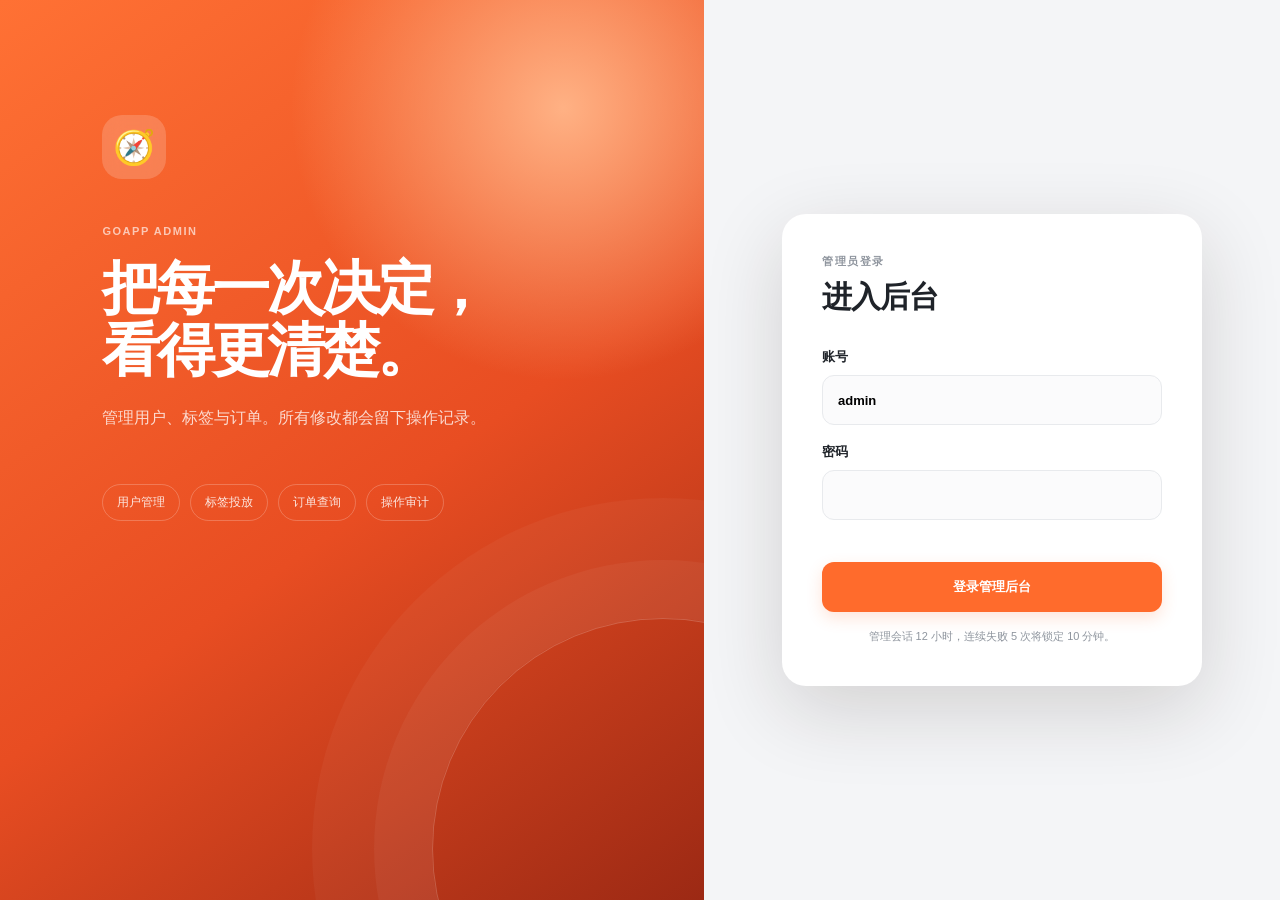
==== admin/index.html @ 2415e6a8 "feat: 增加用户标签订单管理后台" ====
<!doctype html>
<html lang="zh-CN">
<head>
  <meta charset="utf-8">
  <meta name="viewport" content="width=device-width,initial-scale=1">
  <meta name="theme-color" content="#FF6B2C">
  <title>出行 · 管理后台</title>
  <link rel="stylesheet" href="admin.css">
</head>
<body>
  <section class="login-shell" id="loginView">
    <div class="login-brand">
      <div class="brand-mark">🧭</div>
      <p class="eyebrow">GOAPP ADMIN</p>
      <h1>把每一次决定，<br>看得更清楚。</h1>
      <p>管理用户、标签与订单。所有修改都会留下操作记录。</p>
      <div class="login-features">
        <span>用户管理</span><span>标签投放</span><span>订单查询</span><span>操作审计</span>
      </div>
    </div>
    <form class="login-card" id="loginForm">
      <p class="eyebrow">管理员登录</p>
      <h2>进入后台</h2>
      <label>账号<input id="loginUser" autocomplete="username" value="admin" required></label>
      <label>密码<input id="loginPassword" type="password" autocomplete="current-password" required></label>
      <p class="form-error" id="loginError"></p>
      <button class="primary" type="submit">登录管理后台</button>
      <small>管理会话 12 小时，连续失败 5 次将锁定 10 分钟。</small>
    </form>
  </section>

  <div class="admin-shell" id="appView" hidden>
    <aside class="sidebar">
      <div class="side-brand"><span>🧭</span><div><b>出行</b><small>管理后台</small></div></div>
      <nav id="mainNav">
        <button class="nav-item active" data-view="dashboard"><span>▦</span>数据概览</button>
        <button class="nav-item" data-view="users"><span>◉</span>用户管理</button>
        <button class="nav-item" data-view="tags"><span>◇</span>标签管理</button>
        <button class="nav-item" data-view="orders"><span>▤</span>订单查询</button>
        <button class="nav-item" data-view="audit"><span>◷</span>操作日志</button>
      </nav>
      <div class="side-foot">
        <span class="status-dot"></span>
        <div><b id="adminName">admin</b><small>管理员</small></div>
        <button id="logoutBtn" title="退出登录">↪</button>
      </div>
    </aside>

    <main class="main">
      <header class="topbar">
        <div>
          <p class="eyebrow" id="pageEyebrow">OVERVIEW</p>
          <h1 id="pageTitle">数据概览</h1>
        </div>
        <div class="top-actions">
          <span class="env-pill" id="envPill">线上环境</span>
          <button class="icon-btn" id="refreshBtn" title="刷新">↻</button>
        </div>
      </header>
      <section id="view" class="view"></section>
    </main>
  </div>

  <div class="modal-root" id="modalRoot" hidden></div>
  <div class="toast" id="toast"></div>
  <script src="admin.js"></script>
</body>
</html>
---- admin/admin.css ----
:root{
  --orange:#FF6B2C;--orange-dark:#E85A1E;--orange-soft:#FFF3ED;
  --ink:#1F2329;--sub:#646A73;--muted:#8F959E;--line:#E8EAED;
  --bg:#F4F5F7;--white:#fff;--nav:#171A20;--nav-soft:#232730;
  --green:#20A162;--red:#E5484D;--blue:#3C7CFC;--yellow:#B7791F;
  --shadow:0 12px 34px rgba(31,35,41,.08);--radius:16px;
}
*{box-sizing:border-box;margin:0;padding:0}
html,body{min-height:100%}
body{font-family:-apple-system,BlinkMacSystemFont,"Segoe UI","PingFang SC","Microsoft YaHei",sans-serif;background:var(--bg);color:var(--ink);-webkit-font-smoothing:antialiased}
button,input,select,textarea{font:inherit}
button{cursor:pointer;border:0;background:none;color:inherit}
input,select,textarea{outline:none}
[hidden]{display:none!important}
.eyebrow{font-size:11px;font-weight:800;letter-spacing:.14em;color:var(--muted);text-transform:uppercase}

.login-shell{min-height:100vh;display:grid;grid-template-columns:minmax(360px,1.1fr) minmax(360px,.9fr)}
.login-brand{position:relative;overflow:hidden;padding:9vw 8vw;color:#fff;background:radial-gradient(circle at 80% 12%,#FFB184 0,transparent 28%),linear-gradient(145deg,#FF7134,#E84D22 55%,#9C2914)}
.login-brand::after{content:"";position:absolute;width:460px;height:460px;border:1px solid rgba(255,255,255,.2);border-radius:50%;right:-190px;bottom:-180px;box-shadow:0 0 0 58px rgba(255,255,255,.045),0 0 0 120px rgba(255,255,255,.035)}
.brand-mark{width:64px;height:64px;border-radius:20px;display:grid;place-items:center;font-size:34px;background:rgba(255,255,255,.18);backdrop-filter:blur(10px);margin-bottom:46px}
.login-brand .eyebrow{color:rgba(255,255,255,.65)}
.login-brand h1{font-size:clamp(38px,4.5vw,70px);line-height:1.08;letter-spacing:-.055em;margin:20px 0 22px}
.login-brand>p:not(.eyebrow){max-width:540px;font-size:16px;line-height:1.8;color:rgba(255,255,255,.78)}
.login-features{display:flex;flex-wrap:wrap;gap:10px;margin-top:52px}
.login-features span{padding:9px 14px;border:1px solid rgba(255,255,255,.22);border-radius:999px;font-size:12px;color:rgba(255,255,255,.85)}
.login-card{align-self:center;justify-self:center;width:min(420px,calc(100% - 48px));padding:40px;background:#fff;border-radius:24px;box-shadow:0 24px 80px rgba(37,23,17,.16)}
.login-card h2{font-size:30px;letter-spacing:-.035em;margin:8px 0 30px}
.login-card label{display:grid;gap:9px;font-size:13px;font-weight:650;margin-bottom:18px}
.login-card input{height:50px;padding:0 15px;border:1px solid var(--line);border-radius:12px;background:#FBFBFC}
.login-card input:focus{border-color:var(--orange);box-shadow:0 0 0 3px var(--orange-soft)}
.login-card .primary{width:100%;height:50px;border-radius:12px;background:var(--orange);color:#fff;font-weight:700}
.login-card .primary:hover{background:var(--orange-dark)}
.login-card small{display:block;text-align:center;color:var(--muted);font-size:11px;line-height:1.6;margin-top:16px}
.form-error{min-height:20px;color:var(--red);font-size:12px;margin:-4px 0 8px}

.admin-shell{min-height:100vh;display:grid;grid-template-columns:236px minmax(0,1fr)}
.sidebar{position:sticky;top:0;height:100vh;background:var(--nav);color:#fff;padding:24px 16px 18px;display:flex;flex-direction:column}
.side-brand{display:flex;align-items:center;gap:12px;padding:0 8px 28px}
.side-brand>span{width:42px;height:42px;border-radius:13px;background:linear-gradient(145deg,#FF8A4F,#FF5E23);display:grid;place-items:center;font-size:23px}
.side-brand div{display:grid}.side-brand b{font-size:17px}.side-brand small{font-size:10px;color:#8C929D;margin-top:3px;letter-spacing:.08em}
#mainNav{display:grid;gap:6px}
.nav-item{height:46px;border-radius:11px;padding:0 13px;display:flex;align-items:center;gap:11px;color:#AEB4BE;font-size:14px;text-align:left}
.nav-item span{width:20px;text-align:center;font-size:16px}
.nav-item:hover{background:var(--nav-soft);color:#fff}
.nav-item.active{background:var(--orange);color:#fff;box-shadow:0 8px 20px rgba(255,107,44,.28)}
.side-foot{margin-top:auto;display:flex;align-items:center;gap:10px;padding:14px 10px 4px;border-top:1px solid #292D35}
.status-dot{width:8px;height:8px;border-radius:50%;background:#35C978;box-shadow:0 0 0 4px rgba(53,201,120,.12)}
.side-foot div{display:grid;flex:1}.side-foot b{font-size:13px}.side-foot small{font-size:10px;color:#808793;margin-top:2px}
.side-foot button{color:#969CA7;font-size:19px}.side-foot button:hover{color:#fff}

.main{min-width:0}
.topbar{height:104px;padding:26px 38px;display:flex;align-items:center;justify-content:space-between;background:rgba(244,245,247,.9);backdrop-filter:blur(12px);position:sticky;top:0;z-index:20;border-bottom:1px solid rgba(31,35,41,.05)}
.topbar h1{font-size:27px;letter-spacing:-.035em;margin-top:5px}
.top-actions{display:flex;align-items:center;gap:12px}
.env-pill{padding:7px 12px;border-radius:999px;background:var(--orange-soft);color:var(--orange);font-size:11px;font-weight:700}
.icon-btn{width:38px;height:38px;border-radius:50%;background:#fff;border:1px solid var(--line);font-size:18px;color:var(--sub)}
.icon-btn:hover{border-color:#CDD0D5;color:var(--ink)}
.view{padding:28px 38px 58px;max-width:1500px;margin:0 auto}

.metric-grid{display:grid;grid-template-columns:repeat(4,minmax(0,1fr));gap:16px}
.metric{position:relative;overflow:hidden;min-height:142px;padding:22px;background:var(--white);border:1px solid rgba(31,35,41,.05);border-radius:var(--radius);box-shadow:0 4px 16px rgba(31,35,41,.035)}
.metric::after{content:"";position:absolute;width:86px;height:86px;border-radius:50%;right:-25px;top:-30px;background:var(--orange-soft)}
.metric .ico{width:36px;height:36px;border-radius:11px;background:var(--orange-soft);display:grid;place-items:center;font-size:17px;margin-bottom:18px}
.metric label{font-size:12px;color:var(--sub)}
.metric strong{display:block;font-size:30px;line-height:1.1;letter-spacing:-.04em;margin-top:7px}
.metric small{display:block;margin-top:8px;color:var(--muted);font-size:11px}

.content-grid{display:grid;grid-template-columns:1.35fr .65fr;gap:18px;margin-top:18px}
.panel{background:#fff;border:1px solid rgba(31,35,41,.05);border-radius:var(--radius);box-shadow:0 4px 16px rgba(31,35,41,.03)}
.panel-head{display:flex;align-items:center;justify-content:space-between;gap:14px;padding:20px 22px;border-bottom:1px solid #F0F1F3}
.panel-head h2{font-size:16px}.panel-head p{font-size:11.5px;color:var(--muted);margin-top:4px}
.panel-body{padding:18px 22px}
.link-btn{color:var(--orange);font-size:12px;font-weight:700}
.toolbar{display:flex;align-items:center;justify-content:space-between;gap:14px;margin-bottom:18px}
.toolbar-left,.toolbar-right{display:flex;align-items:center;gap:10px;flex-wrap:wrap}
.search{height:42px;min-width:260px;padding:0 14px;border:1px solid var(--line);border-radius:11px;background:#fff;display:flex;align-items:center;gap:9px}
.search input{flex:1;border:0;background:transparent;font-size:13px}
.search span{color:var(--muted)}
.select{height:42px;padding:0 34px 0 13px;border:1px solid var(--line);border-radius:11px;background:#fff;color:var(--sub);font-size:13px}
.primary{height:42px;padding:0 18px;border-radius:11px;background:var(--orange);color:#fff;font-weight:700;font-size:13px;box-shadow:0 6px 16px rgba(255,107,44,.18)}
.primary:hover{background:var(--orange-dark)}
.secondary{height:38px;padding:0 14px;border-radius:10px;background:#fff;border:1px solid var(--line);font-size:12px;font-weight:650;color:var(--sub)}
.secondary:hover{border-color:#C7CBD1;color:var(--ink)}
.danger{color:var(--red)!important}

.table-wrap{overflow:auto;background:#fff;border:1px solid rgba(31,35,41,.05);border-radius:var(--radius);box-shadow:0 4px 16px rgba(31,35,41,.03)}
table{width:100%;border-collapse:collapse;white-space:nowrap}
th{height:46px;padding:0 16px;background:#FAFAFB;color:var(--muted);font-size:11px;font-weight:700;text-align:left;border-bottom:1px solid var(--line)}
td{height:62px;padding:10px 16px;border-bottom:1px solid #F1F2F4;font-size:13px}
tbody tr:last-child td{border-bottom:0}
tbody tr:hover{background:#FFFCFA}
.cell-main{font-weight:650}.cell-sub{display:block;color:var(--muted);font-size:11px;margin-top:4px}
.avatar{width:34px;height:34px;border-radius:11px;display:grid;place-items:center;background:var(--orange-soft);color:var(--orange);font-weight:800}
.user-cell{display:flex;align-items:center;gap:10px}
.chips{display:flex;gap:5px;flex-wrap:wrap}
.chip{padding:4px 8px;border-radius:7px;background:#F4F5F7;color:var(--sub);font-size:10.5px}
.status{padding:5px 9px;border-radius:999px;font-size:10.5px;font-weight:700}
.status.paid{background:#FFF1E9;color:var(--orange)}.status.completed{background:#EAF7F0;color:var(--green)}
.status.partially_used{background:#EDF3FF;color:var(--blue)}.status.expired{background:#F2F3F5;color:var(--muted)}
.actions{display:flex;gap:6px}.action{width:30px;height:30px;border-radius:8px;display:grid;place-items:center;background:#F5F6F8;color:var(--sub);font-size:13px}
.action:hover{background:var(--orange-soft);color:var(--orange)}
.action.delete:hover{background:#FFF0F0;color:var(--red)}
.empty-state{padding:70px 20px;text-align:center;color:var(--muted);font-size:13px}
.empty-state b{display:block;font-size:34px;opacity:.28;margin-bottom:12px}
.pager{display:flex;align-items:center;justify-content:flex-end;gap:10px;padding:14px 4px 0;color:var(--muted);font-size:12px}
.pager button{height:32px;padding:0 12px;border-radius:8px;border:1px solid var(--line);background:#fff}
.pager button:disabled{opacity:.35;cursor:default}

.tag-group-tabs{display:flex;gap:8px;flex-wrap:wrap;margin-bottom:18px}
.tag-tab{padding:8px 14px;border-radius:999px;border:1px solid var(--line);background:#fff;font-size:12px;color:var(--sub)}
.tag-tab.active{background:var(--ink);color:#fff;border-color:var(--ink)}
.tag-grid{display:grid;grid-template-columns:repeat(3,minmax(0,1fr));gap:12px}
.tag-card{padding:16px;background:#fff;border:1px solid rgba(31,35,41,.06);border-radius:13px;box-shadow:0 3px 12px rgba(31,35,41,.025)}
.tag-card-head{display:flex;align-items:flex-start;justify-content:space-between;gap:10px}
.tag-card h3{font-size:14px}.tag-card code{display:block;color:var(--muted);font-size:10.5px;margin-top:4px}
.toggle{width:36px;height:20px;border-radius:10px;background:#D9DCE1;position:relative;transition:.2s}
.toggle::after{content:"";position:absolute;width:16px;height:16px;border-radius:50%;background:#fff;top:2px;left:2px;transition:.2s;box-shadow:0 1px 3px rgba(0,0,0,.2)}
.toggle.on{background:var(--green)}.toggle.on::after{left:18px}
.tag-meta{display:flex;justify-content:space-between;margin-top:16px;padding-top:12px;border-top:1px solid #F1F2F4;color:var(--muted);font-size:10.5px}
.tag-actions{display:flex;gap:6px;margin-top:12px}
.tag-actions button{height:30px;padding:0 10px;border-radius:8px;background:#F5F6F8;color:var(--sub);font-size:11px}
.tag-actions button:hover{background:var(--orange-soft);color:var(--orange)}

.activity{display:grid;gap:13px}
.activity-row{display:flex;align-items:flex-start;gap:11px}
.activity-icon{width:30px;height:30px;border-radius:9px;background:#F5F6F8;display:grid;place-items:center;font-size:12px;flex:0 0 auto}
.activity-main{min-width:0;flex:1}.activity-main b{display:block;font-size:12px;line-height:1.45;overflow:hidden;text-overflow:ellipsis;white-space:nowrap}
.activity-main small{display:block;color:var(--muted);font-size:10.5px;margin-top:3px}
.activity-amount{font-size:12px;font-weight:700;color:var(--orange)}

.modal-root{position:fixed;inset:0;z-index:100;background:rgba(20,23,28,.48);backdrop-filter:blur(5px);display:grid;place-items:center;padding:20px}
.modal{width:min(680px,100%);max-height:min(86vh,820px);display:flex;flex-direction:column;background:#fff;border-radius:20px;box-shadow:0 30px 90px rgba(0,0,0,.22);overflow:hidden}
.modal.small{width:min(480px,100%)}
.modal-head{padding:22px 24px 16px;display:flex;align-items:flex-start;justify-content:space-between;border-bottom:1px solid #F0F1F3}
.modal-head h2{font-size:20px;letter-spacing:-.025em}.modal-head p{font-size:12px;color:var(--muted);margin-top:5px}
.modal-close{width:34px;height:34px;border-radius:50%;background:#F4F5F7;font-size:17px;color:var(--sub)}
.modal-body{padding:22px 24px;overflow:auto}
.modal-foot{padding:16px 24px;display:flex;justify-content:flex-end;gap:10px;border-top:1px solid #F0F1F3;background:#FCFCFD}
.form-grid{display:grid;grid-template-columns:1fr 1fr;gap:16px}
.field{display:grid;gap:8px}.field.full{grid-column:1/-1}
.field label{font-size:12px;font-weight:700}.field input,.field select{height:44px;padding:0 13px;border:1px solid var(--line);border-radius:10px;background:#FBFBFC;font-size:13px}
.field input:focus,.field select:focus{border-color:var(--orange);box-shadow:0 0 0 3px var(--orange-soft)}
.field small{color:var(--muted);font-size:10.5px;line-height:1.5}
.check-grid{display:flex;flex-wrap:wrap;gap:8px}
.check-option{position:relative}.check-option input{position:absolute;opacity:0;pointer-events:none}
.check-option span{display:inline-flex;padding:8px 11px;border:1px solid var(--line);border-radius:999px;color:var(--sub);font-size:11.5px;cursor:pointer}
.check-option input:checked+span{border-color:var(--orange);background:var(--orange-soft);color:var(--orange);font-weight:700}
.confirm-copy{padding:8px 0;color:var(--sub);font-size:13px;line-height:1.8}.confirm-copy b{color:var(--ink)}
.detail-list{display:grid;gap:10px}.detail-row{display:flex;justify-content:space-between;gap:18px;padding-bottom:10px;border-bottom:1px solid #F1F2F4;font-size:12.5px}
.detail-row span:first-child{color:var(--muted)}.detail-row span:last-child{text-align:right}
.voucher-list{display:grid;gap:8px;margin-top:16px}.voucher-row{padding:11px 13px;border-radius:10px;background:#F7F8F9;display:flex;justify-content:space-between;gap:12px;font-size:12px}

.toast{position:fixed;left:50%;bottom:28px;z-index:200;transform:translate(-50%,18px);opacity:0;pointer-events:none;background:#20242B;color:#fff;padding:11px 16px;border-radius:10px;font-size:12.5px;box-shadow:0 12px 30px rgba(0,0,0,.2);transition:.2s}
.toast.show{opacity:1;transform:translate(-50%,0)}

@media(max-width:1100px){
  .metric-grid{grid-template-columns:repeat(2,1fr)}
  .content-grid{grid-template-columns:1fr}
  .tag-grid{grid-template-columns:repeat(2,minmax(0,1fr))}
}
@media(max-width:760px){
  .login-shell{grid-template-columns:1fr}.login-brand{display:none}.login-card{margin:28px auto;padding:30px 24px}
  .admin-shell{display:block}.sidebar{position:fixed;left:0;right:0;bottom:0;top:auto;height:66px;padding:8px;z-index:50;border-top:1px solid #2B3038}
  .side-brand,.side-foot{display:none}#mainNav{display:grid;grid-template-columns:repeat(5,1fr);gap:3px}
  .nav-item{height:49px;padding:0;display:grid;place-items:center;text-align:center;font-size:9px;gap:2px}.nav-item span{font-size:15px}
  .topbar{height:86px;padding:18px}.topbar h1{font-size:23px}.view{padding:18px 14px 96px}
  .metric-grid{grid-template-columns:repeat(2,1fr);gap:10px}.metric{min-height:125px;padding:17px}.metric strong{font-size:25px}
  .toolbar{align-items:stretch;flex-direction:column}.toolbar-left,.toolbar-right{width:100%}.search{min-width:0;flex:1}.primary{width:100%}
  .tag-grid{grid-template-columns:1fr}.table-wrap{border-radius:12px}
  th:nth-child(3),td:nth-child(3){display:none}
  .form-grid{grid-template-columns:1fr}.field.full{grid-column:auto}
  .modal{max-height:90vh}.modal-body{padding:18px}.modal-head,.modal-foot{padding-left:18px;padding-right:18px}
}
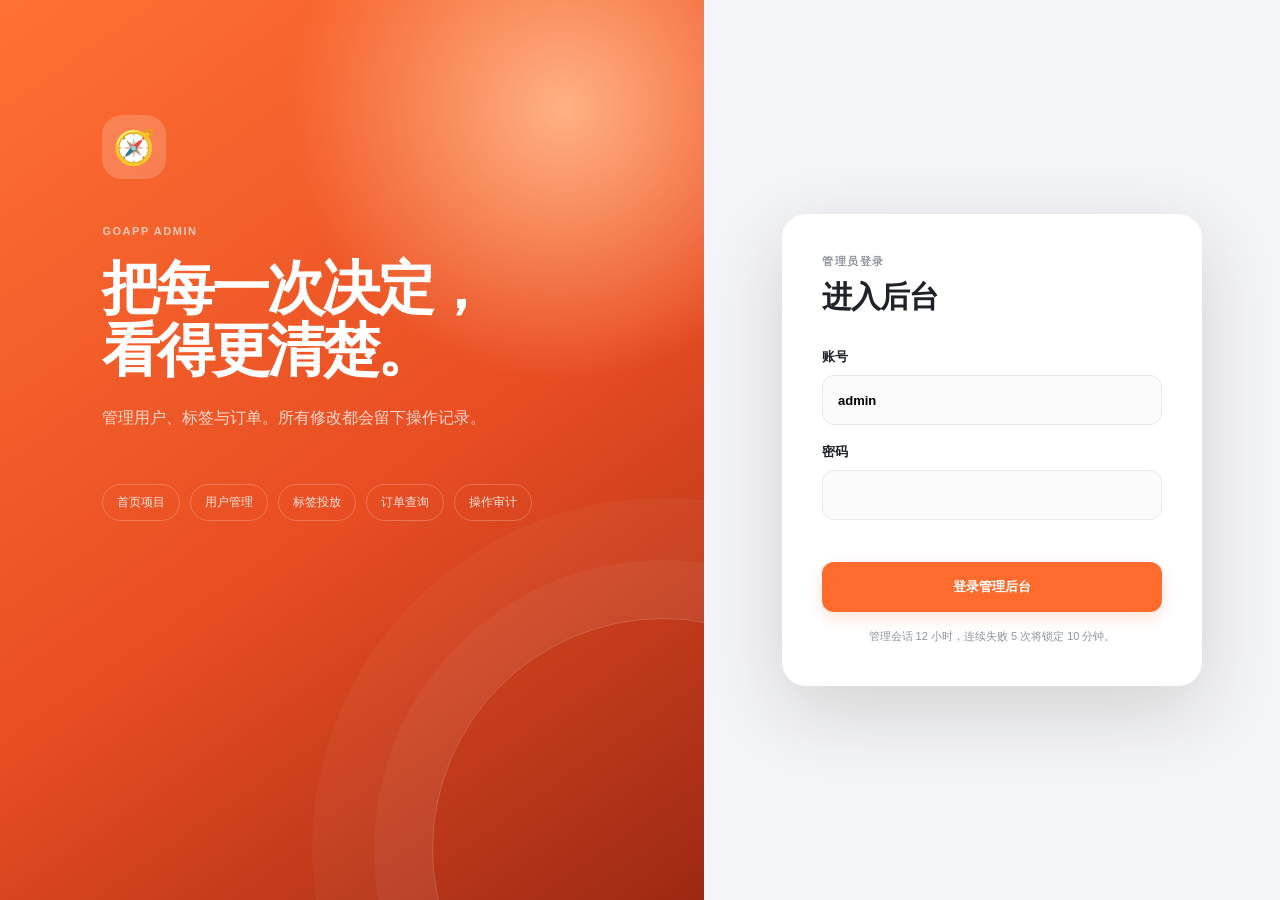
==== commit b0cfc732: "feat: 增加首页项目后台增删改查" ====
--- a/admin/index.html
+++ b/admin/index.html
@@ -15,7 +15,7 @@
       <h1>把每一次决定，<br>看得更清楚。</h1>
       <p>管理用户、标签与订单。所有修改都会留下操作记录。</p>
       <div class="login-features">
-        <span>用户管理</span><span>标签投放</span><span>订单查询</span><span>操作审计</span>
+        <span>首页项目</span><span>用户管理</span><span>标签投放</span><span>订单查询</span><span>操作审计</span>
       </div>
     </div>
     <form class="login-card" id="loginForm">
@@ -34,6 +34,7 @@
       <div class="side-brand"><span>🧭</span><div><b>出行</b><small>管理后台</small></div></div>
       <nav id="mainNav">
         <button class="nav-item active" data-view="dashboard"><span>▦</span>数据概览</button>
+        <button class="nav-item" data-view="trips"><span>▥</span>首页项目</button>
         <button class="nav-item" data-view="users"><span>◉</span>用户管理</button>
         <button class="nav-item" data-view="tags"><span>◇</span>标签管理</button>
         <button class="nav-item" data-view="orders"><span>▤</span>订单查询</button>
--- a/admin/admin.css
+++ b/admin/admin.css
@@ -92,6 +92,8 @@
 .cell-main{font-weight:650}.cell-sub{display:block;color:var(--muted);font-size:11px;margin-top:4px}
 .avatar{width:34px;height:34px;border-radius:11px;display:grid;place-items:center;background:var(--orange-soft);color:var(--orange);font-weight:800}
 .user-cell{display:flex;align-items:center;gap:10px}
+.trip-cell{display:flex;align-items:center;gap:11px}
+.trip-thumb{width:52px;height:42px;border-radius:10px;display:grid;place-items:center;font-size:22px;flex:0 0 auto}
 .chips{display:flex;gap:5px;flex-wrap:wrap}
 .chip{padding:4px 8px;border-radius:7px;background:#F4F5F7;color:var(--sub);font-size:10.5px}
 .status{padding:5px 9px;border-radius:999px;font-size:10.5px;font-weight:700}
@@ -131,6 +133,7 @@
 .modal-root{position:fixed;inset:0;z-index:100;background:rgba(20,23,28,.48);backdrop-filter:blur(5px);display:grid;place-items:center;padding:20px}
 .modal{width:min(680px,100%);max-height:min(86vh,820px);display:flex;flex-direction:column;background:#fff;border-radius:20px;box-shadow:0 30px 90px rgba(0,0,0,.22);overflow:hidden}
 .modal.small{width:min(480px,100%)}
+.modal.wide{width:min(940px,100%);max-height:min(92vh,1000px)}
 .modal-head{padding:22px 24px 16px;display:flex;align-items:flex-start;justify-content:space-between;border-bottom:1px solid #F0F1F3}
 .modal-head h2{font-size:20px;letter-spacing:-.025em}.modal-head p{font-size:12px;color:var(--muted);margin-top:5px}
 .modal-close{width:34px;height:34px;border-radius:50%;background:#F4F5F7;font-size:17px;color:var(--sub)}
@@ -149,6 +152,27 @@
 .detail-list{display:grid;gap:10px}.detail-row{display:flex;justify-content:space-between;gap:18px;padding-bottom:10px;border-bottom:1px solid #F1F2F4;font-size:12.5px}
 .detail-row span:first-child{color:var(--muted)}.detail-row span:last-child{text-align:right}
 .voucher-list{display:grid;gap:8px;margin-top:16px}.voucher-row{padding:11px 13px;border-radius:10px;background:#F7F8F9;display:flex;justify-content:space-between;gap:12px;font-size:12px}
+.trip-form{display:grid;gap:18px}
+.editor-section{border:1px solid var(--line);border-radius:14px;padding:18px;background:#FCFCFD}
+.editor-section-head{display:flex;align-items:baseline;justify-content:space-between;gap:16px;margin-bottom:16px}
+.editor-section-head h3{font-size:14px}.editor-section-head span{font-size:10.5px;color:var(--muted)}
+.cover-editor{display:grid;grid-template-columns:180px 1fr;gap:18px;align-items:center}
+.cover-preview{height:128px;border-radius:13px;display:grid;place-items:center;box-shadow:inset 0 0 0 1px rgba(0,0,0,.04);overflow:hidden}
+.cover-preview span{font-size:54px;filter:drop-shadow(0 7px 12px rgba(0,0,0,.18))}
+.cover-editor .form-grid{grid-template-columns:repeat(3,1fr)}
+.cover-editor input[type="color"]{padding:5px;cursor:pointer}
+.stop-editor{padding:16px;border:1px solid #E6E8EB;border-radius:12px;background:#fff;margin-bottom:12px}
+.stop-editor-head,.item-editor-head{display:flex;align-items:center;justify-content:space-between;gap:12px;margin-bottom:13px}
+.stop-editor-head b{font-size:12px}.item-editor-head{margin-top:15px;padding-top:13px;border-top:1px dashed #E5E7EA}
+.item-editor-head span{font-size:11px;font-weight:700;color:var(--sub)}.item-editor-head button{font-size:11px;color:var(--orange);font-weight:700}
+.item-editor-list{display:grid;gap:8px}
+.item-editor{display:grid;grid-template-columns:62px minmax(150px,1fr) 82px 100px 30px;gap:7px;align-items:center}
+.mini-input{height:36px;min-width:0;padding:0 9px;border:1px solid var(--line);border-radius:8px;background:#FBFBFC;font-size:11.5px}
+.icon-input{text-align:center}.price-input{text-align:right}
+.mini-remove{width:28px;height:28px;border-radius:8px;background:#F4F5F7;color:var(--muted);font-size:15px}
+.mini-remove:hover{background:#FFF0F0;color:var(--red)}
+.add-stop-btn{width:100%;height:42px;border:1px dashed #D4D7DC;border-radius:10px;color:var(--orange);font-size:12px;font-weight:700;background:#fff}
+.add-stop-btn:hover{border-color:var(--orange);background:var(--orange-soft)}
 
 .toast{position:fixed;left:50%;bottom:28px;z-index:200;transform:translate(-50%,18px);opacity:0;pointer-events:none;background:#20242B;color:#fff;padding:11px 16px;border-radius:10px;font-size:12.5px;box-shadow:0 12px 30px rgba(0,0,0,.2);transition:.2s}
 .toast.show{opacity:1;transform:translate(-50%,0)}
@@ -161,7 +185,7 @@
 @media(max-width:760px){
   .login-shell{grid-template-columns:1fr}.login-brand{display:none}.login-card{margin:28px auto;padding:30px 24px}
   .admin-shell{display:block}.sidebar{position:fixed;left:0;right:0;bottom:0;top:auto;height:66px;padding:8px;z-index:50;border-top:1px solid #2B3038}
-  .side-brand,.side-foot{display:none}#mainNav{display:grid;grid-template-columns:repeat(5,1fr);gap:3px}
+  .side-brand,.side-foot{display:none}#mainNav{display:grid;grid-template-columns:repeat(6,1fr);gap:2px}
   .nav-item{height:49px;padding:0;display:grid;place-items:center;text-align:center;font-size:9px;gap:2px}.nav-item span{font-size:15px}
   .topbar{height:86px;padding:18px}.topbar h1{font-size:23px}.view{padding:18px 14px 96px}
   .metric-grid{grid-template-columns:repeat(2,1fr);gap:10px}.metric{min-height:125px;padding:17px}.metric strong{font-size:25px}
@@ -169,5 +193,7 @@
   .tag-grid{grid-template-columns:1fr}.table-wrap{border-radius:12px}
   th:nth-child(3),td:nth-child(3){display:none}
   .form-grid{grid-template-columns:1fr}.field.full{grid-column:auto}
+  .cover-editor{grid-template-columns:1fr}.cover-editor .form-grid{grid-template-columns:1fr}
+  .item-editor{grid-template-columns:52px minmax(120px,1fr) 70px 86px 28px}
   .modal{max-height:90vh}.modal-body{padding:18px}.modal-head,.modal-foot{padding-left:18px;padding-right:18px}
 }
